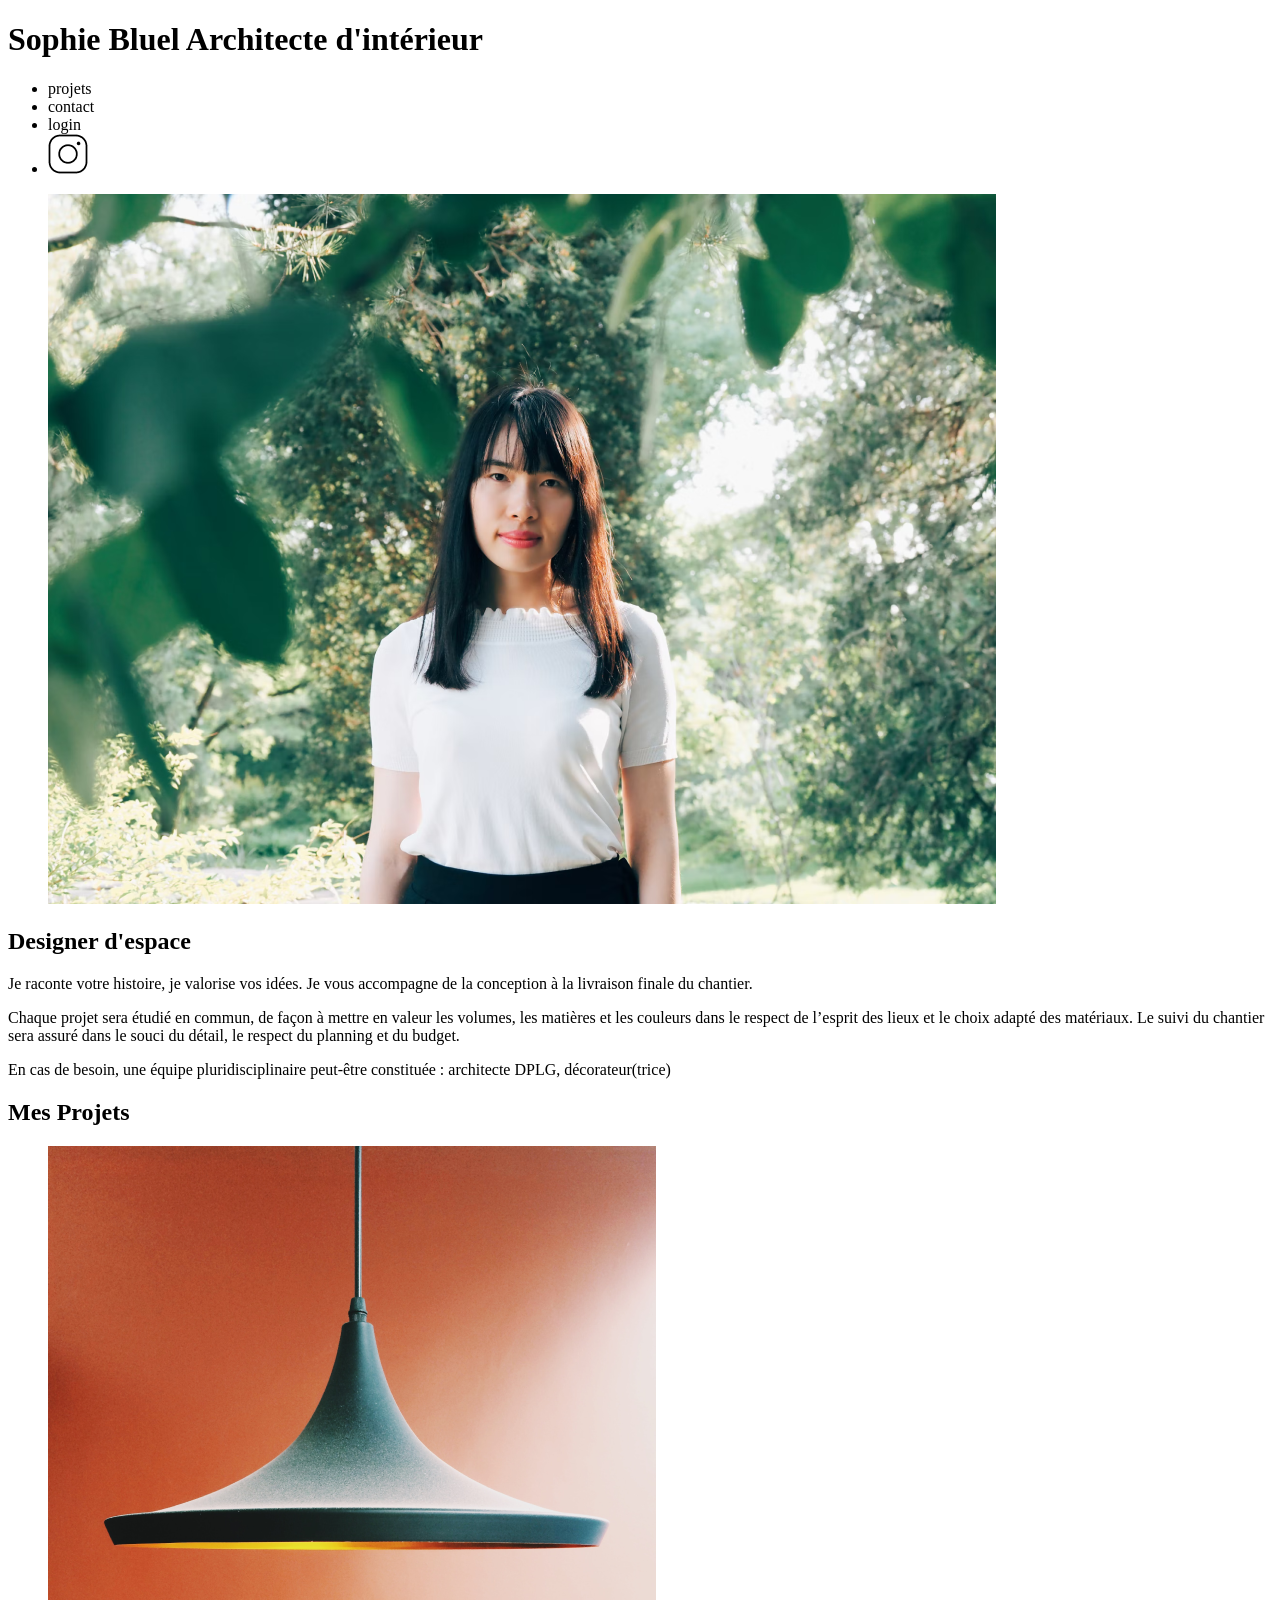
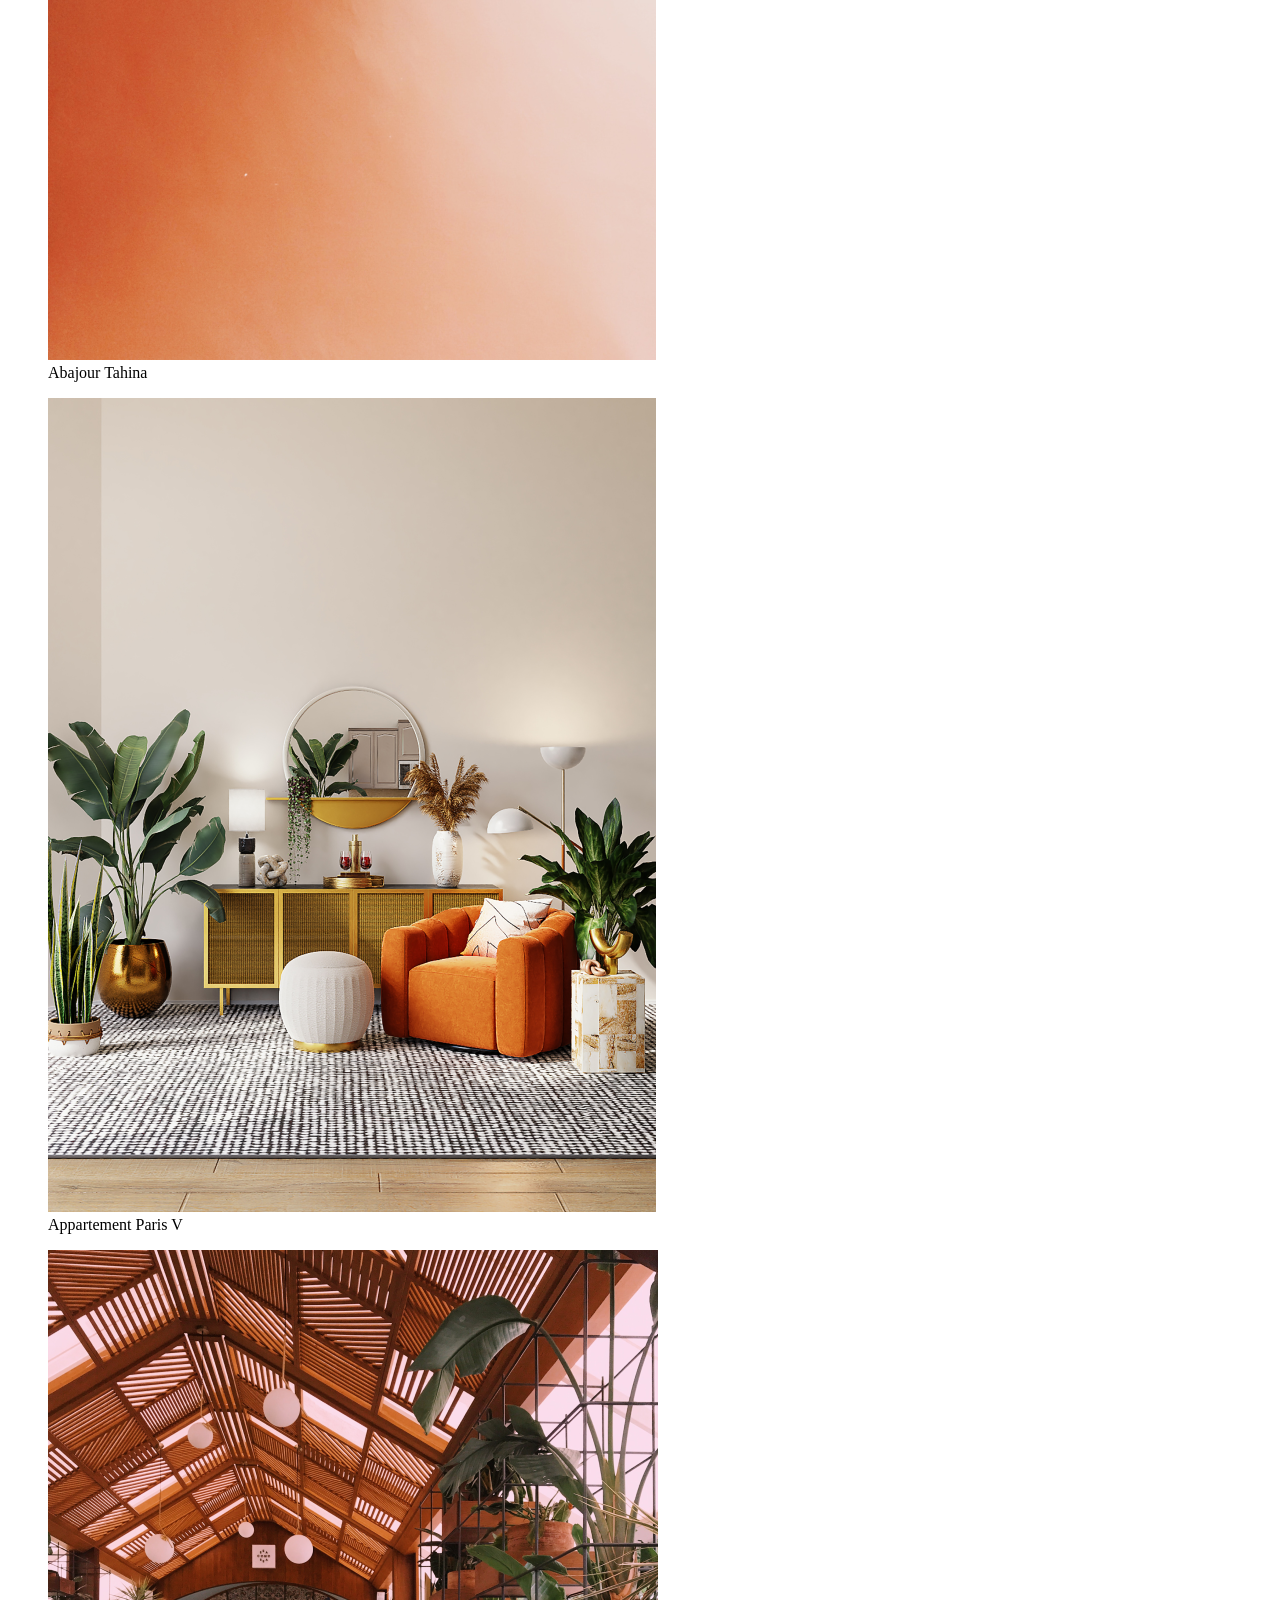
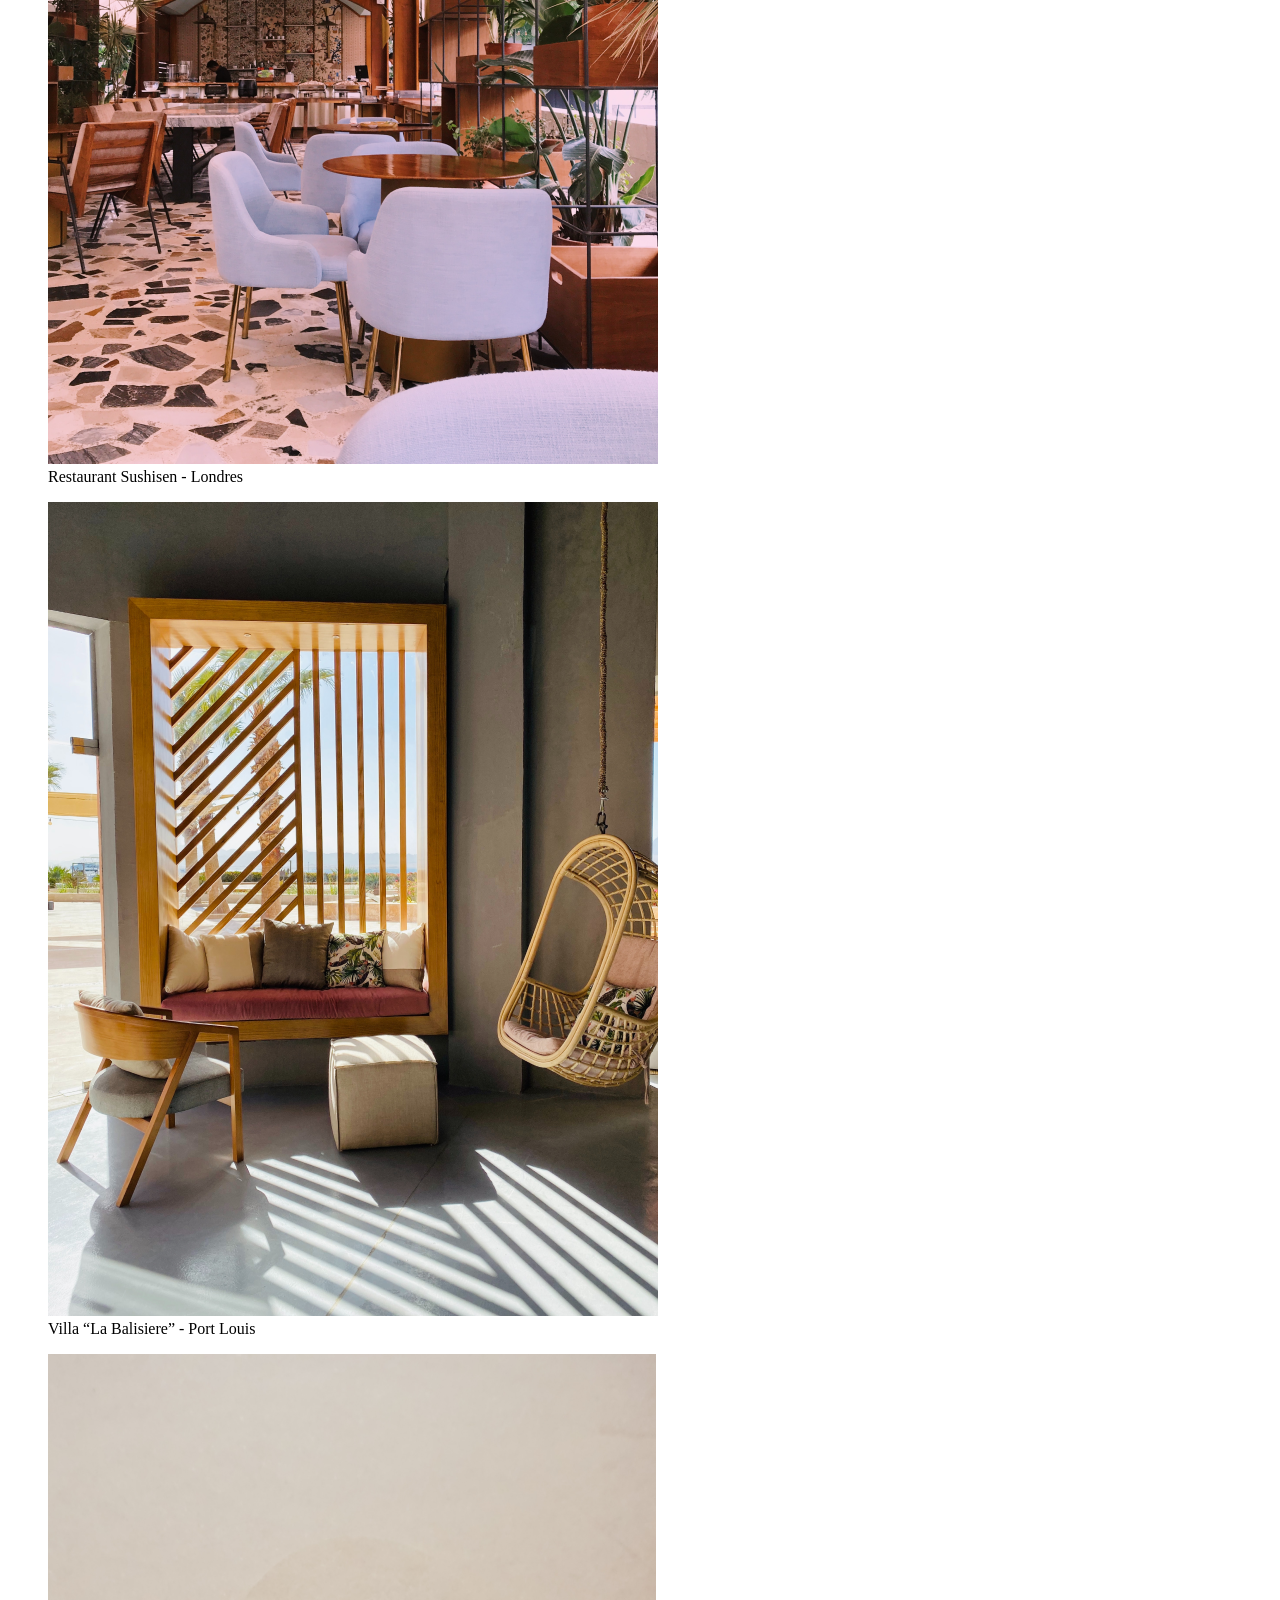
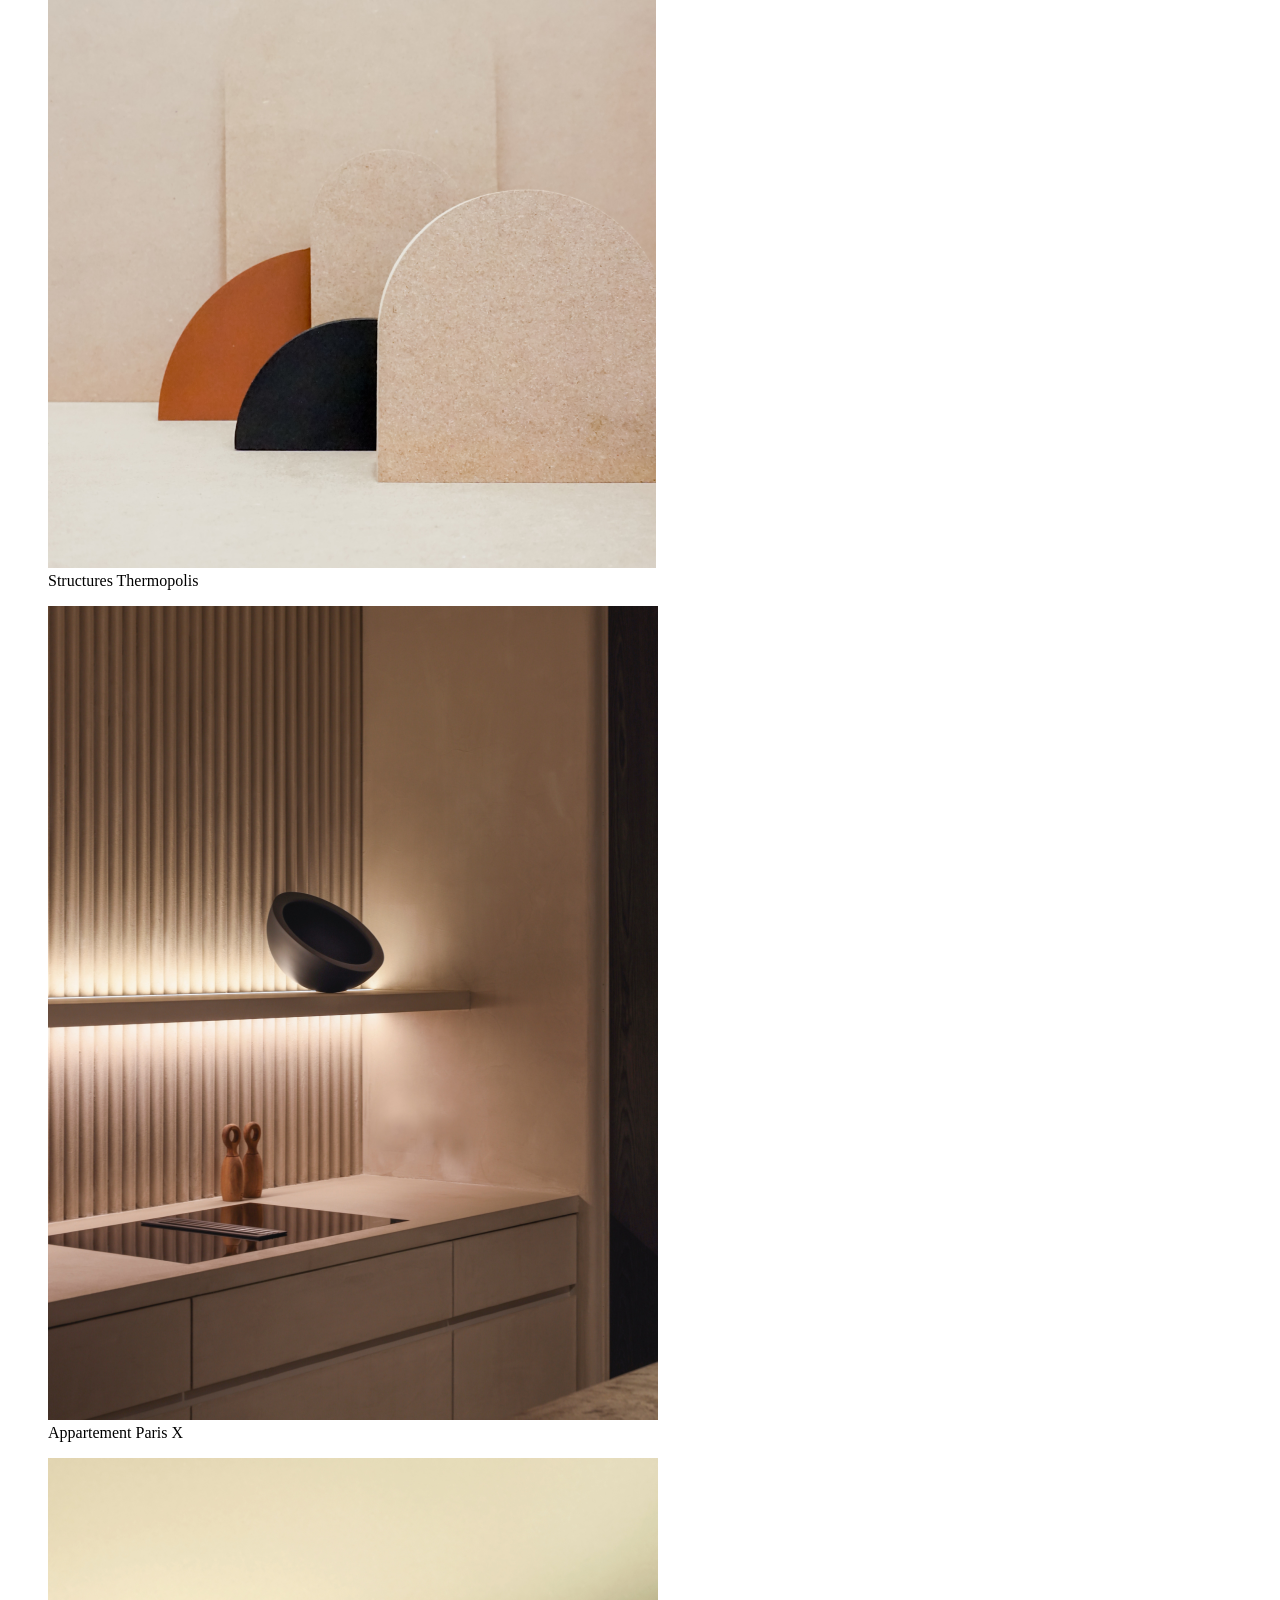
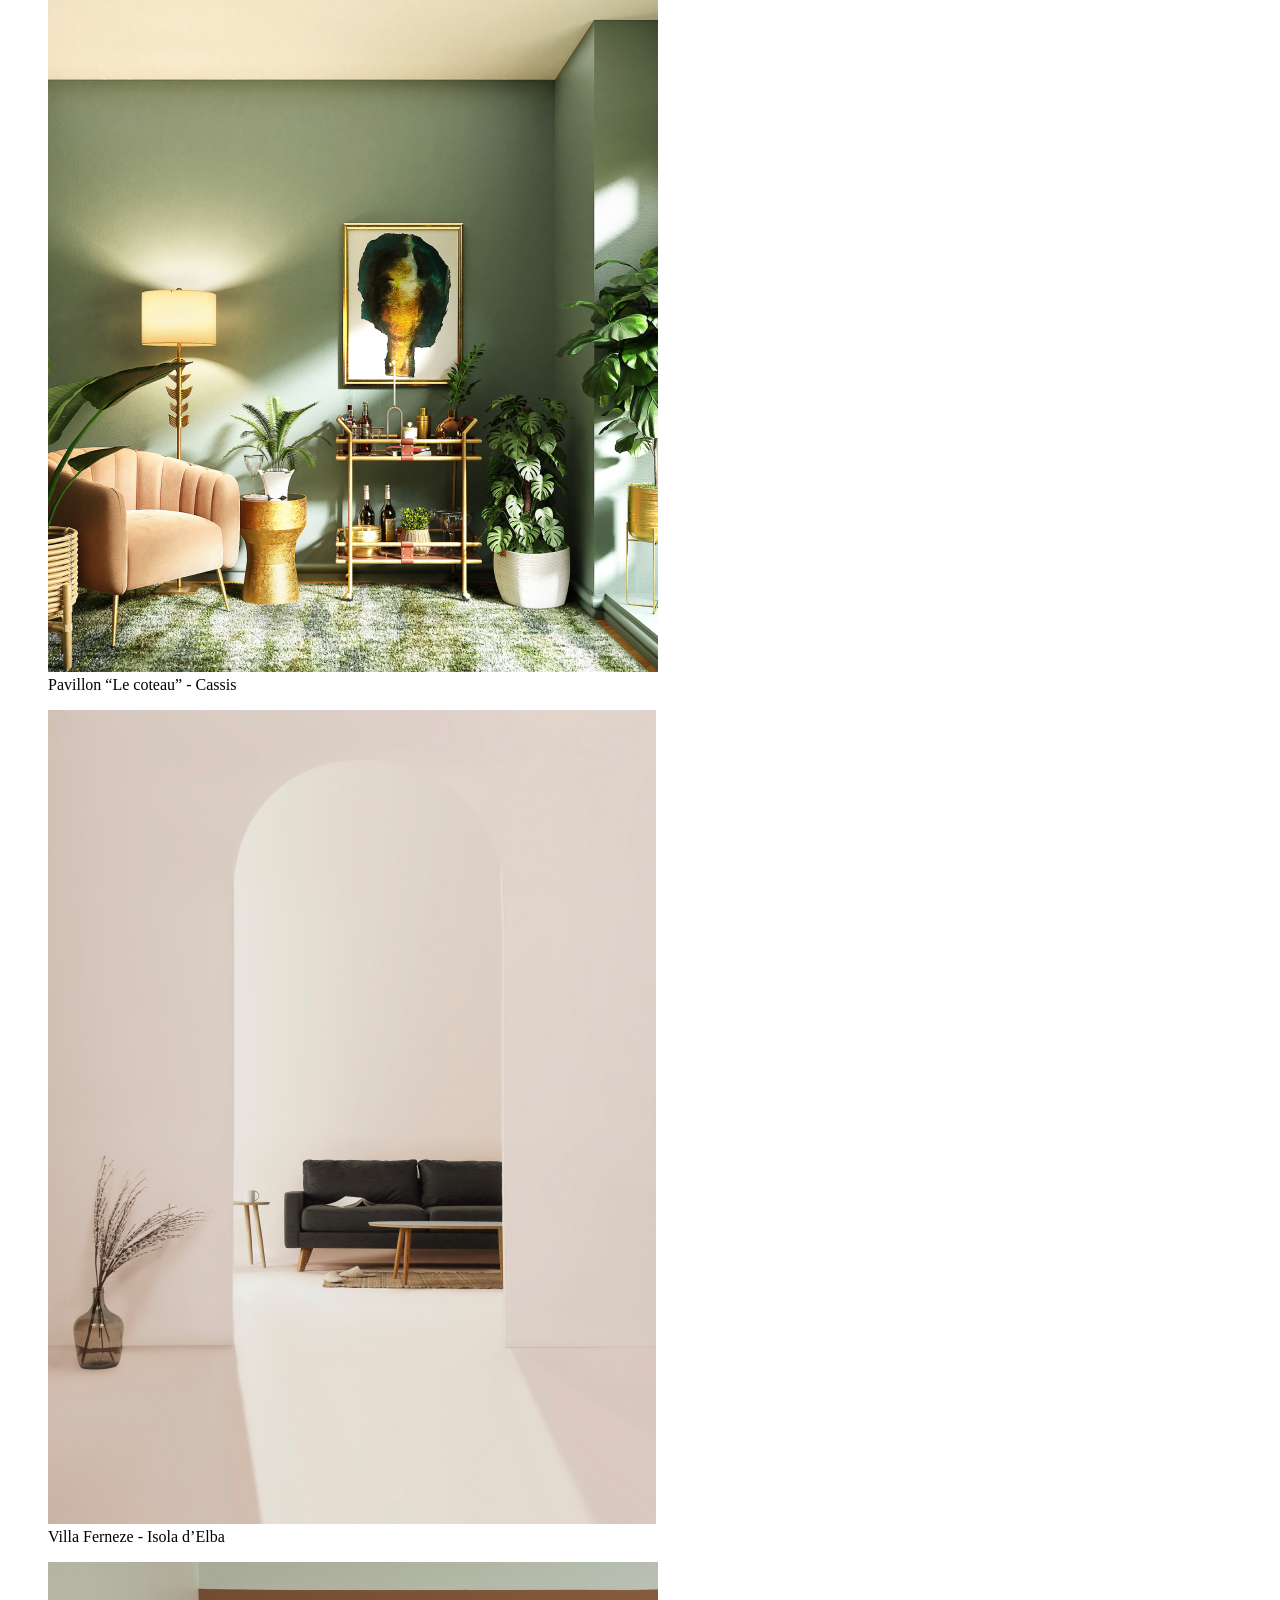
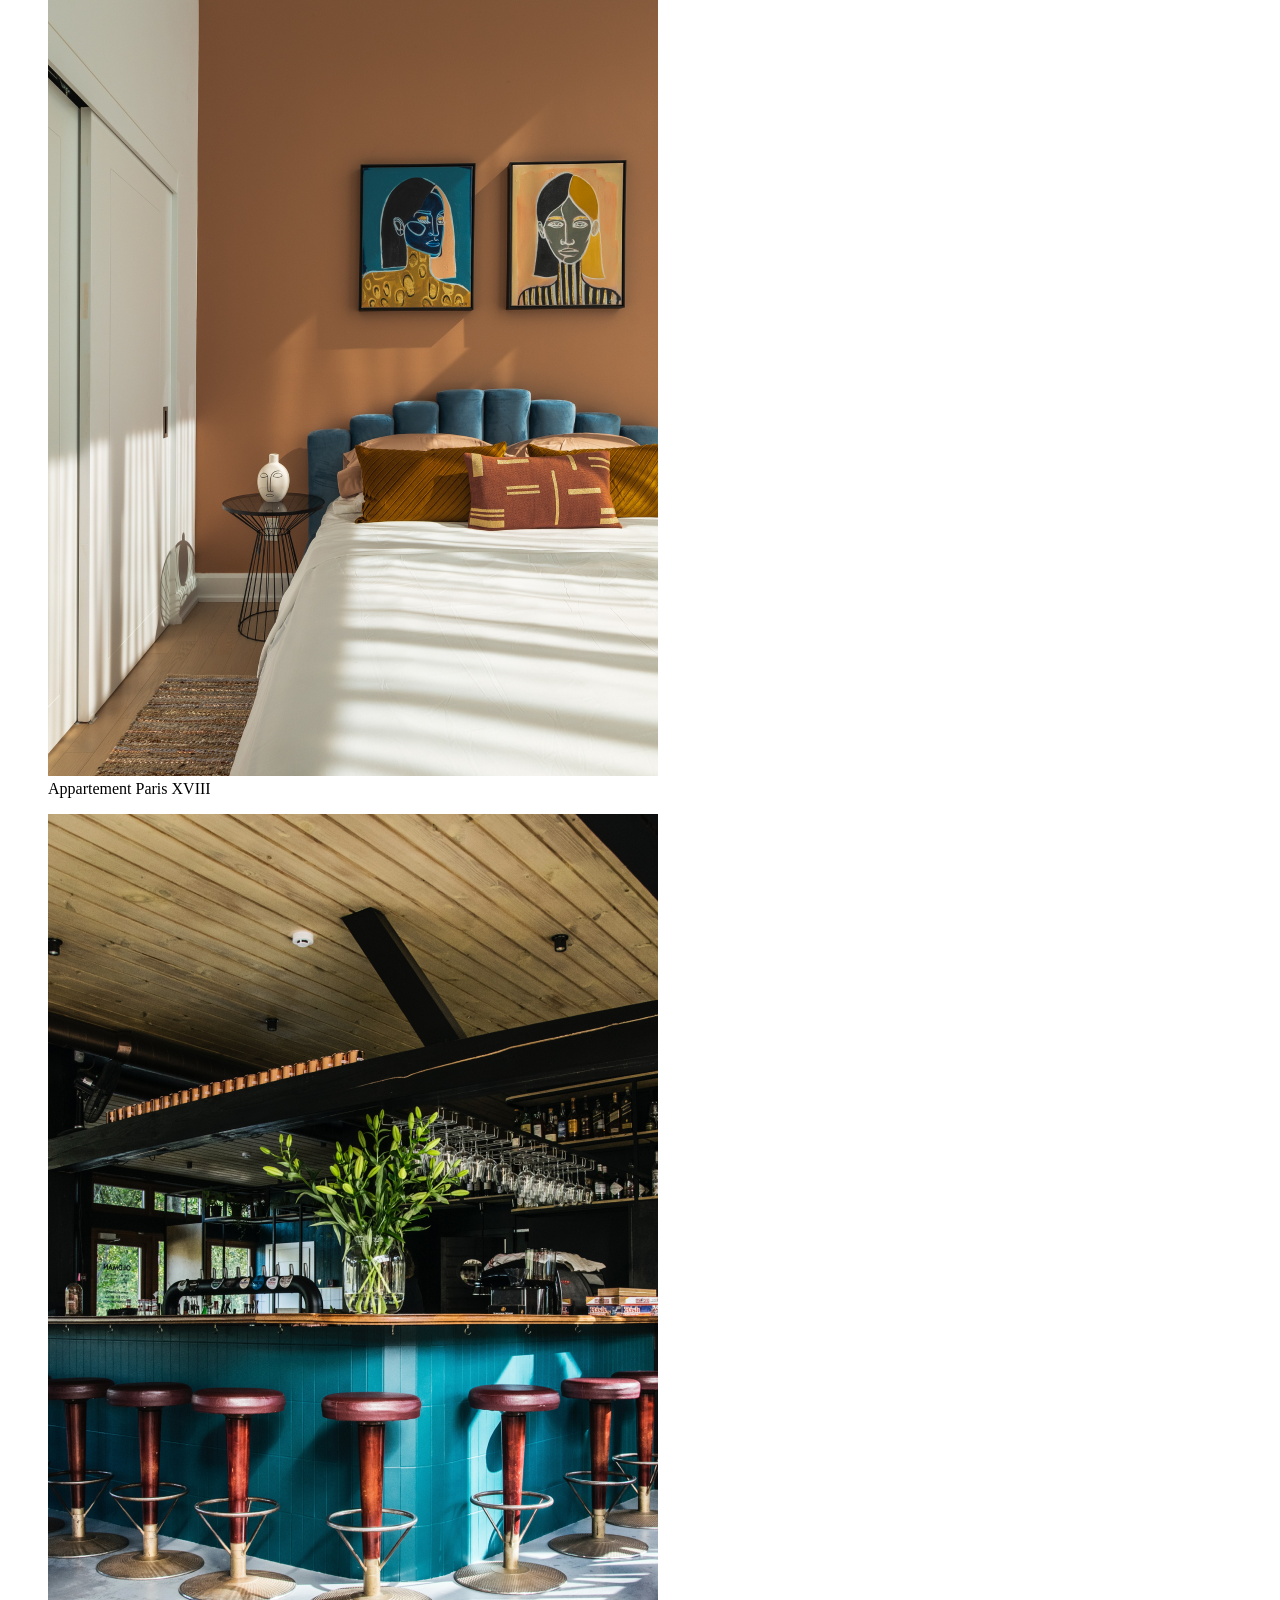
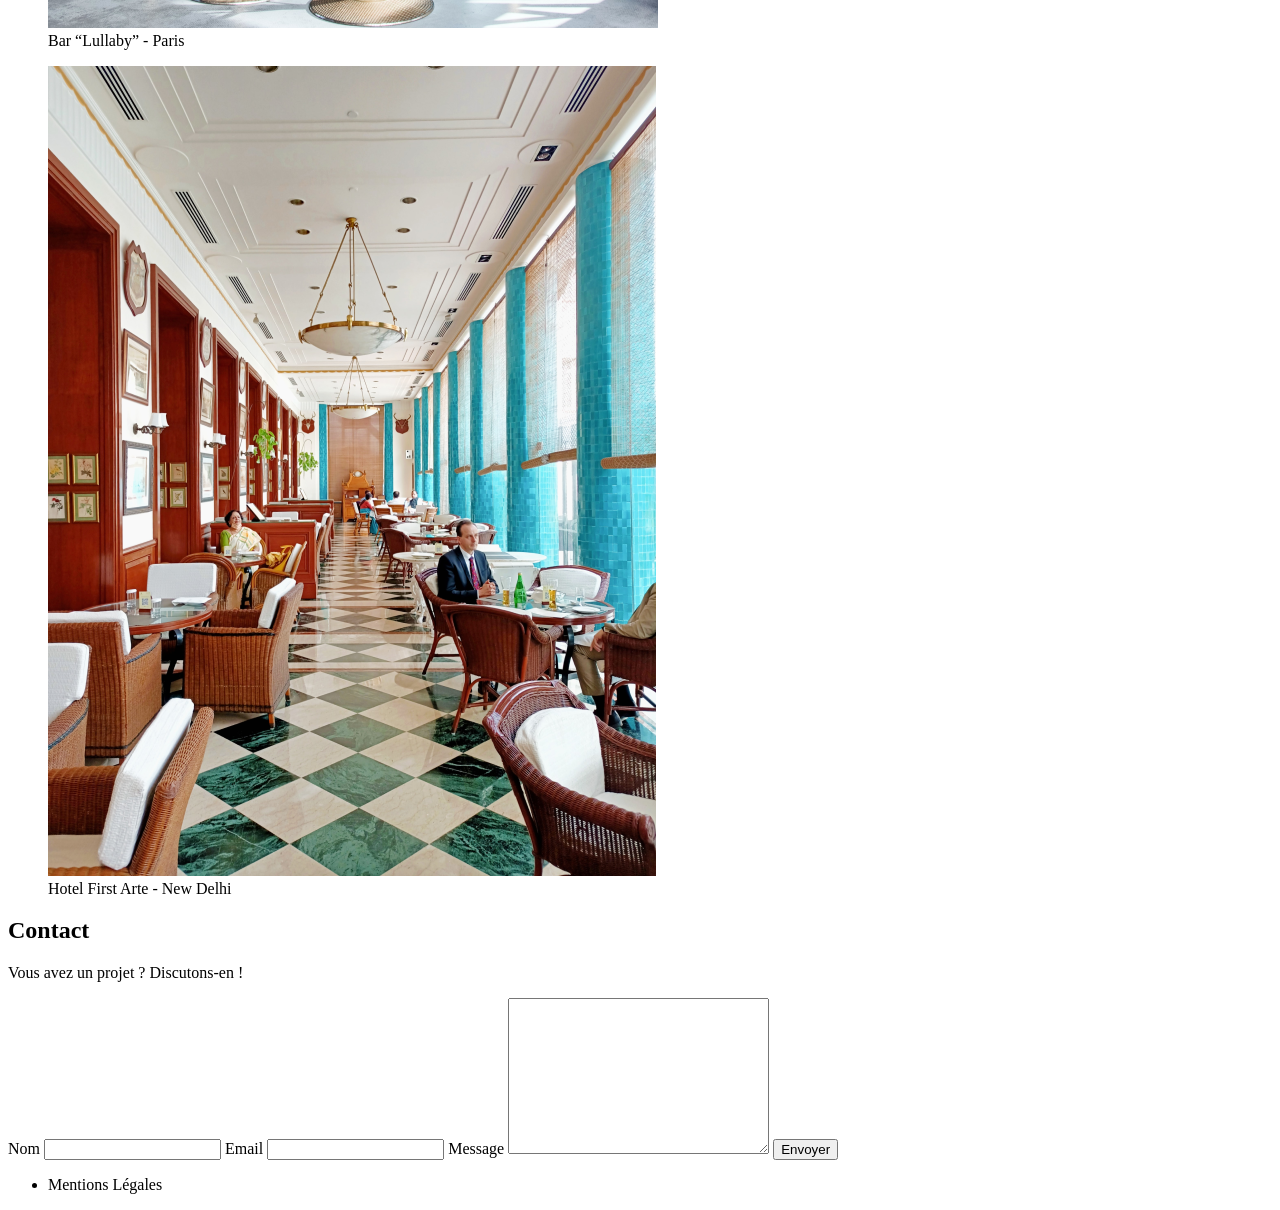
==== FrontEnd/index.html @ 6ade3af6 "Initial commit - Portfolio Sophie Bluel" ====
<!DOCTYPE html>
<html lang="fr">
<head>
	<meta charset="UTF-8">
	<title>Sophie Bluel - Architecte d'intérieur</title>
	<meta name="viewport" content="width=device-width, initial-scale=1.0">
	<link rel="preconnect" href="https://fonts.googleapis.com">
	<link rel="preconnect" href="https://fonts.gstatic.com" crossorigin>
	<link href="https://fonts.googleapis.com/css2?family=Syne:wght@700;800&family=Work+Sans&display=swap" rel="stylesheet">
	<meta name="description" content="">
	<link rel="stylesheet" href="./assets/style.css">
</head>
<body>
<header>
	<h1>Sophie Bluel <span>Architecte d'intérieur</span></h1>
	<nav>
		<ul>
			<li>projets</li>
			<li>contact</li>
			<li>login</li>
			<li><img src="./assets/icons/instagram.png" alt="Instagram"></li>
		</ul>
	</nav>
</header>
<main>
	<section id="introduction">
		<figure>
			<img src="./assets/images/sophie-bluel.png" alt="">
		</figure>
		<article>
			<h2>Designer d'espace</h2>
			<p>Je raconte votre histoire, je valorise vos idées. Je vous accompagne de la conception à la livraison finale du chantier.</p>
			<p>Chaque projet sera étudié en commun, de façon à mettre en valeur les volumes, les matières et les couleurs dans le respect de l’esprit des lieux et le choix adapté des matériaux. Le suivi du chantier sera assuré dans le souci du détail, le respect du planning et du budget.</p>
			<p>En cas de besoin, une équipe pluridisciplinaire peut-être constituée : architecte DPLG, décorateur(trice)</p>
		</article>
	</section>
	<section id="portfolio">
		<h2>Mes Projets</h2>
		<div class="filters"></div>
		<div class="gallery">
			<figure>
				<img src="assets/images/abajour-tahina.png" alt="Abajour Tahina">
				<figcaption>Abajour Tahina</figcaption>
			</figure>
			<figure>
				<img src="assets/images/appartement-paris-v.png" alt="Appartement Paris V">
				<figcaption>Appartement Paris V</figcaption>
			</figure>
			<figure>
				<img src="assets/images/restaurant-sushisen-londres.png" alt="Restaurant Sushisen - Londres">
				<figcaption>Restaurant Sushisen - Londres</figcaption>
			</figure>
			<figure>
				<img src="assets/images/la-balisiere.png" alt="Villa “La Balisiere” - Port Louis">
				<figcaption>Villa “La Balisiere” - Port Louis</figcaption>
			</figure>
			<figure>
				<img src="assets/images/structures-thermopolis.png" alt="Structures Thermopolis">
				<figcaption>Structures Thermopolis</figcaption>
			</figure>
			<figure>
				<img src="assets/images/appartement-paris-x.png" alt="Appartement Paris X">
				<figcaption>Appartement Paris X</figcaption>
			</figure>
			<figure>
				<img src="assets/images/le-coteau-cassis.png" alt="Pavillon “Le coteau” - Cassis">
				<figcaption>Pavillon “Le coteau” - Cassis</figcaption>
			</figure>
			<figure>
				<img src="assets/images/villa-ferneze.png" alt="Villa Ferneze - Isola d’Elba">
				<figcaption>Villa Ferneze - Isola d’Elba</figcaption>
			</figure>
			<figure>
				<img src="assets/images/appartement-paris-xviii.png" alt="Appartement Paris XVIII">
				<figcaption>Appartement Paris XVIII</figcaption>
			</figure>
			<figure>
				<img src="assets/images/bar-lullaby-paris.png" alt="Bar “Lullaby” - Paris">
				<figcaption>Bar “Lullaby” - Paris</figcaption>
			</figure>
			<figure>
				<img src="assets/images/hotel-first-arte-new-delhi.png" alt="Hotel First Arte - New Delhi">
				<figcaption>Hotel First Arte - New Delhi</figcaption>
			</figure>
		</div>
	</section>
	<section id="contact">
		<h2>Contact</h2>
		<p>Vous avez un projet ? Discutons-en !</p>
		<form action="#" method="post">
			<label for="name">Nom</label>
			<input type="text" name="name" id="name">
			<label for="email">Email</label>
			<input type="email" name="email" id="email">
			<label for="message">Message</label>
			<textarea name="message" id="message" cols="30" rows="10"></textarea>
			<input type="submit" value="Envoyer">
		</form>
	</section>
</main>

<footer>
	<nav>
		<ul>
			<li>Mentions Légales</li>
		</ul>
	</nav>
</footer>
<script src="./assets/script.js"></script>
</body>
</html>
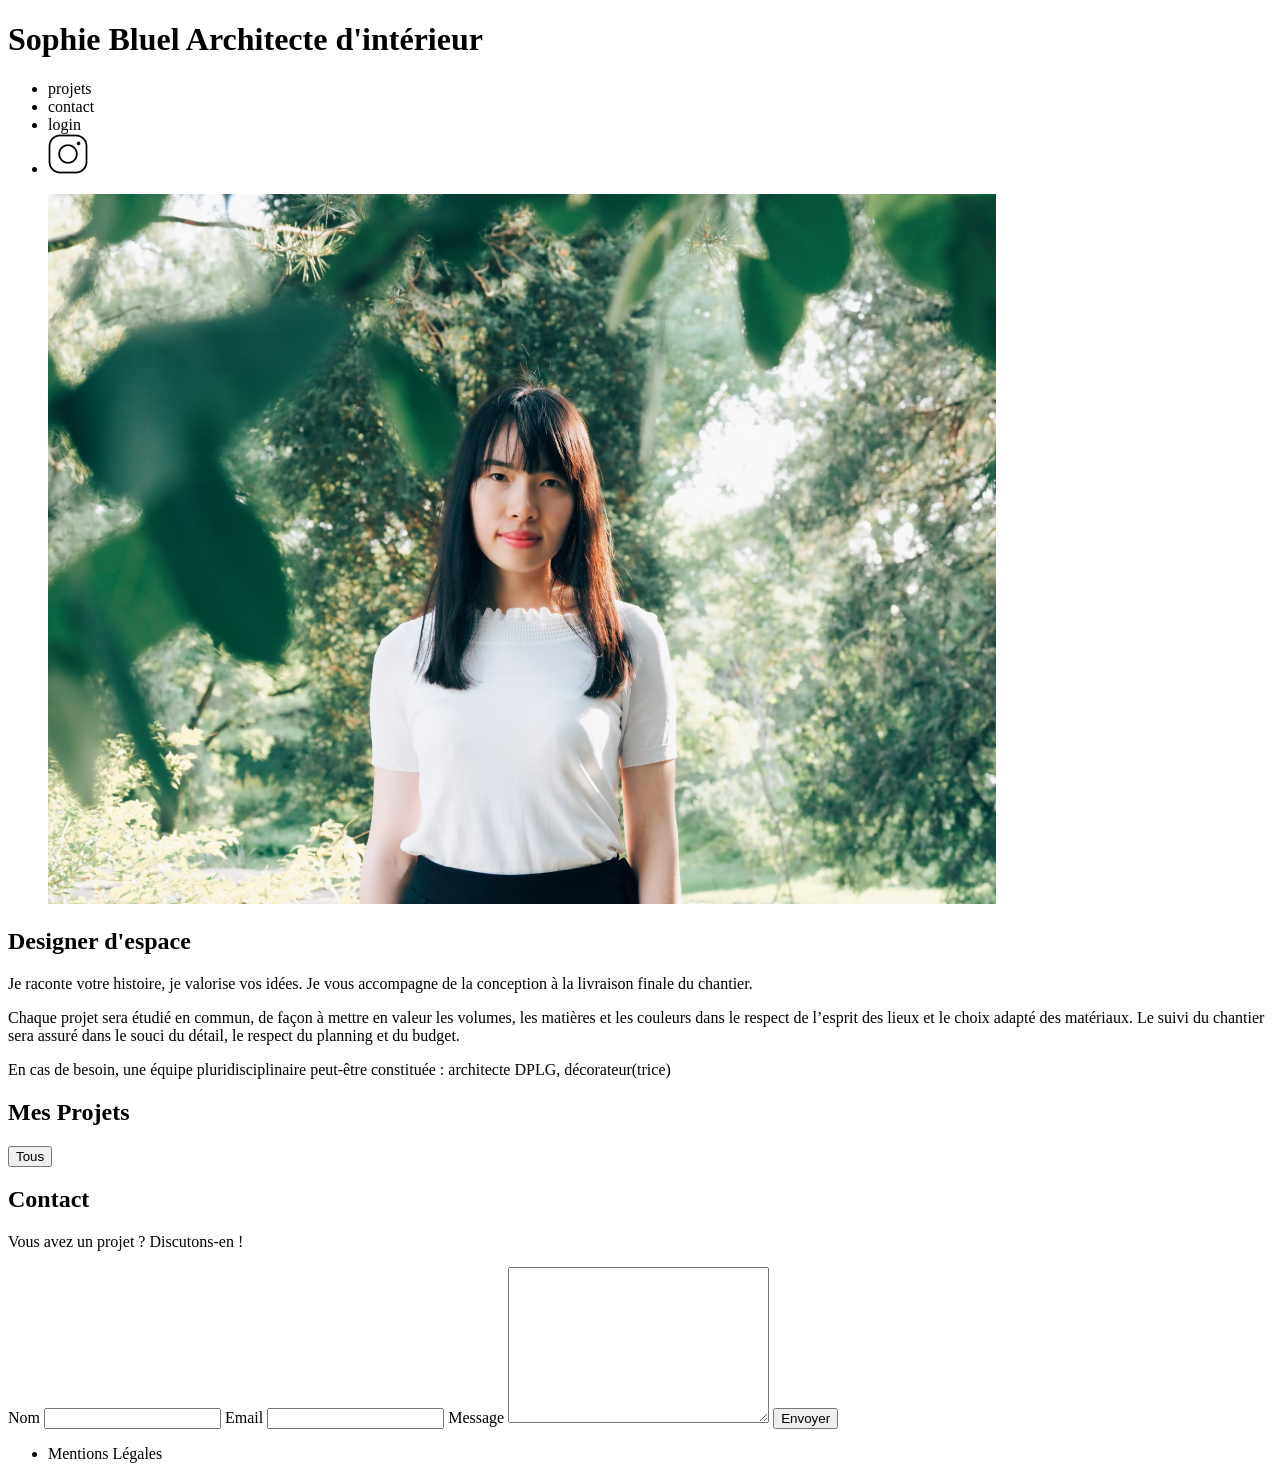
==== commit 1a9a9890: "Initial commit - Portfolio Sophie Bluel avec corrections" ====
--- a/FrontEnd/index.html
+++ b/FrontEnd/index.html
@@ -1,111 +1,165 @@
-<!DOCTYPE html>
+<!doctype html>
 <html lang="fr">
-<head>
-	<meta charset="UTF-8">
-	<title>Sophie Bluel - Architecte d'intérieur</title>
-	<meta name="viewport" content="width=device-width, initial-scale=1.0">
-	<link rel="preconnect" href="https://fonts.googleapis.com">
-	<link rel="preconnect" href="https://fonts.gstatic.com" crossorigin>
-	<link href="https://fonts.googleapis.com/css2?family=Syne:wght@700;800&family=Work+Sans&display=swap" rel="stylesheet">
-	<meta name="description" content="">
-	<link rel="stylesheet" href="./assets/style.css">
-</head>
-<body>
-<header>
-	<h1>Sophie Bluel <span>Architecte d'intérieur</span></h1>
-	<nav>
-		<ul>
-			<li>projets</li>
-			<li>contact</li>
-			<li>login</li>
-			<li><img src="./assets/icons/instagram.png" alt="Instagram"></li>
-		</ul>
-	</nav>
-</header>
-<main>
-	<section id="introduction">
-		<figure>
-			<img src="./assets/images/sophie-bluel.png" alt="">
-		</figure>
-		<article>
-			<h2>Designer d'espace</h2>
-			<p>Je raconte votre histoire, je valorise vos idées. Je vous accompagne de la conception à la livraison finale du chantier.</p>
-			<p>Chaque projet sera étudié en commun, de façon à mettre en valeur les volumes, les matières et les couleurs dans le respect de l’esprit des lieux et le choix adapté des matériaux. Le suivi du chantier sera assuré dans le souci du détail, le respect du planning et du budget.</p>
-			<p>En cas de besoin, une équipe pluridisciplinaire peut-être constituée : architecte DPLG, décorateur(trice)</p>
-		</article>
-	</section>
-	<section id="portfolio">
-		<h2>Mes Projets</h2>
-		<div class="filters"></div>
-		<div class="gallery">
-			<figure>
-				<img src="assets/images/abajour-tahina.png" alt="Abajour Tahina">
-				<figcaption>Abajour Tahina</figcaption>
-			</figure>
-			<figure>
-				<img src="assets/images/appartement-paris-v.png" alt="Appartement Paris V">
-				<figcaption>Appartement Paris V</figcaption>
-			</figure>
-			<figure>
-				<img src="assets/images/restaurant-sushisen-londres.png" alt="Restaurant Sushisen - Londres">
-				<figcaption>Restaurant Sushisen - Londres</figcaption>
-			</figure>
-			<figure>
-				<img src="assets/images/la-balisiere.png" alt="Villa “La Balisiere” - Port Louis">
-				<figcaption>Villa “La Balisiere” - Port Louis</figcaption>
-			</figure>
-			<figure>
-				<img src="assets/images/structures-thermopolis.png" alt="Structures Thermopolis">
-				<figcaption>Structures Thermopolis</figcaption>
-			</figure>
-			<figure>
-				<img src="assets/images/appartement-paris-x.png" alt="Appartement Paris X">
-				<figcaption>Appartement Paris X</figcaption>
-			</figure>
-			<figure>
-				<img src="assets/images/le-coteau-cassis.png" alt="Pavillon “Le coteau” - Cassis">
-				<figcaption>Pavillon “Le coteau” - Cassis</figcaption>
-			</figure>
-			<figure>
-				<img src="assets/images/villa-ferneze.png" alt="Villa Ferneze - Isola d’Elba">
-				<figcaption>Villa Ferneze - Isola d’Elba</figcaption>
-			</figure>
-			<figure>
-				<img src="assets/images/appartement-paris-xviii.png" alt="Appartement Paris XVIII">
-				<figcaption>Appartement Paris XVIII</figcaption>
-			</figure>
-			<figure>
-				<img src="assets/images/bar-lullaby-paris.png" alt="Bar “Lullaby” - Paris">
-				<figcaption>Bar “Lullaby” - Paris</figcaption>
-			</figure>
-			<figure>
-				<img src="assets/images/hotel-first-arte-new-delhi.png" alt="Hotel First Arte - New Delhi">
-				<figcaption>Hotel First Arte - New Delhi</figcaption>
-			</figure>
-		</div>
-	</section>
-	<section id="contact">
-		<h2>Contact</h2>
-		<p>Vous avez un projet ? Discutons-en !</p>
-		<form action="#" method="post">
-			<label for="name">Nom</label>
-			<input type="text" name="name" id="name">
-			<label for="email">Email</label>
-			<input type="email" name="email" id="email">
-			<label for="message">Message</label>
-			<textarea name="message" id="message" cols="30" rows="10"></textarea>
-			<input type="submit" value="Envoyer">
-		</form>
-	</section>
-</main>
+  <head>
+    <meta charset="UTF-8" />
+    <title>Sophie Bluel - Architecte d'intérieur</title>
+    <meta name="viewport" content="width=device-width, initial-scale=1.0" />
+    <link rel="preconnect" href="https://fonts.googleapis.com" />
+    <link rel="preconnect" href="https://fonts.gstatic.com" crossorigin />
+    <link
+      href="https://fonts.googleapis.com/css2?family=Syne:wght@700;800&family=Work+Sans&display=swap"
+      rel="stylesheet"
+    />
+    <meta name="description" content="" />
+    <link rel="stylesheet" href="./assets/style.css" />
+  </head>
+  <body>
+    <header>
+      <h1>Sophie Bluel <span>Architecte d'intérieur</span></h1>
+      <nav>
+        <ul>
+          <li>projets</li>
+          <li>contact</li>
+          <li>login</li>
+          <li><img src="./assets/icons/instagram.png" alt="Instagram" /></li>
+        </ul>
+      </nav>
+    </header>
+    <main>
+      <section id="introduction">
+        <figure>
+          <img src="./assets/images/sophie-bluel.png" alt="" />
+        </figure>
+        <article>
+          <h2>Designer d'espace</h2>
+          <p>
+            Je raconte votre histoire, je valorise vos idées. Je vous accompagne
+            de la conception à la livraison finale du chantier.
+          </p>
+          <p>
+            Chaque projet sera étudié en commun, de façon à mettre en valeur les
+            volumes, les matières et les couleurs dans le respect de l’esprit
+            des lieux et le choix adapté des matériaux. Le suivi du chantier
+            sera assuré dans le souci du détail, le respect du planning et du
+            budget.
+          </p>
+          <p>
+            En cas de besoin, une équipe pluridisciplinaire peut-être constituée
+            : architecte DPLG, décorateur(trice)
+          </p>
+        </article>
+      </section>
+      <section id="portfolio">
+        <h2>Mes Projets</h2>
+        <div class="filters">
+          <!-- <button class="filter-btn active" data-filter="all">Tous</button>
+          <button class="filter-btn" data-filter="residential">Objets</button>
+          <button class="filter-btn" data-filter="commercial">
+            Appartements
+          </button>
+          <button class="filter-btn" data-filter="hospitality">
+            Hôtels et restaurants
+          </button> -->
+        </div>
+        <div class="gallery">
+          <!-- <figure>
+            <img src="assets/images/abajour-tahina.png" alt="Abajour Tahina" />
+            <figcaption>Abajour Tahina</figcaption>
+          </figure>
+          <figure>
+            <img
+              src="assets/images/appartement-paris-v.png"
+              alt="Appartement Paris V"
+            />
+            <figcaption>Appartement Paris V</figcaption>
+          </figure>
+          <figure>
+            <img
+              src="assets/images/restaurant-sushisen-londres.png"
+              alt="Restaurant Sushisen - Londres"
+            />
+            <figcaption>Restaurant Sushisen - Londres</figcaption>
+          </figure>
+          <figure>
+            <img
+              src="assets/images/la-balisiere.png"
+              alt="Villa “La Balisiere” - Port Louis"
+            />
+            <figcaption>Villa “La Balisiere” - Port Louis</figcaption>
+          </figure>
+          <figure>
+            <img
+              src="assets/images/structures-thermopolis.png"
+              alt="Structures Thermopolis"
+            />
+            <figcaption>Structures Thermopolis</figcaption>
+          </figure>
+          <figure>
+            <img
+              src="assets/images/appartement-paris-x.png"
+              alt="Appartement Paris X"
+            />
+            <figcaption>Appartement Paris X</figcaption>
+          </figure>
+          <figure>
+            <img
+              src="assets/images/le-coteau-cassis.png"
+              alt="Pavillon “Le coteau” - Cassis"
+            />
+            <figcaption>Pavillon “Le coteau” - Cassis</figcaption>
+          </figure>
+          <figure>
+            <img
+              src="assets/images/villa-ferneze.png"
+              alt="Villa Ferneze - Isola d’Elba"
+            />
+            <figcaption>Villa Ferneze - Isola d’Elba</figcaption>
+          </figure>
+          <figure>
+            <img
+              src="assets/images/appartement-paris-xviii.png"
+              alt="Appartement Paris XVIII"
+            />
+            <figcaption>Appartement Paris XVIII</figcaption>
+          </figure>
+          <figure>
+            <img
+              src="assets/images/bar-lullaby-paris.png"
+              alt="Bar “Lullaby” - Paris"
+            />
+            <figcaption>Bar “Lullaby” - Paris</figcaption>
+          </figure>
+          <figure>
+            <img
+              src="assets/images/hotel-first-arte-new-delhi.png"
+              alt="Hotel First Arte - New Delhi"
+            />
+            <figcaption>Hotel First Arte - New Delhi</figcaption>
+          </figure> -->
+        </div>
+      </section>
+      <section id="contact">
+        <h2>Contact</h2>
+        <p>Vous avez un projet ? Discutons-en !</p>
+        <form action="#" method="post">
+          <label for="name">Nom</label>
+          <input type="text" name="name" id="name" />
+          <label for="email">Email</label>
+          <input type="email" name="email" id="email" />
+          <label for="message">Message</label>
+          <textarea name="message" id="message" cols="30" rows="10"></textarea>
+          <input type="submit" value="Envoyer" />
+        </form>
+      </section>
+    </main>
 
-<footer>
-	<nav>
-		<ul>
-			<li>Mentions Légales</li>
-		</ul>
-	</nav>
-</footer>
-<script src="./assets/script.js"></script>
-</body>
+    <footer>
+      <nav>
+        <ul>
+          <li>Mentions Légales</li>
+        </ul>
+      </nav>
+    </footer>
+    <script src="./script.js"></script>
+  </body>
 </html>
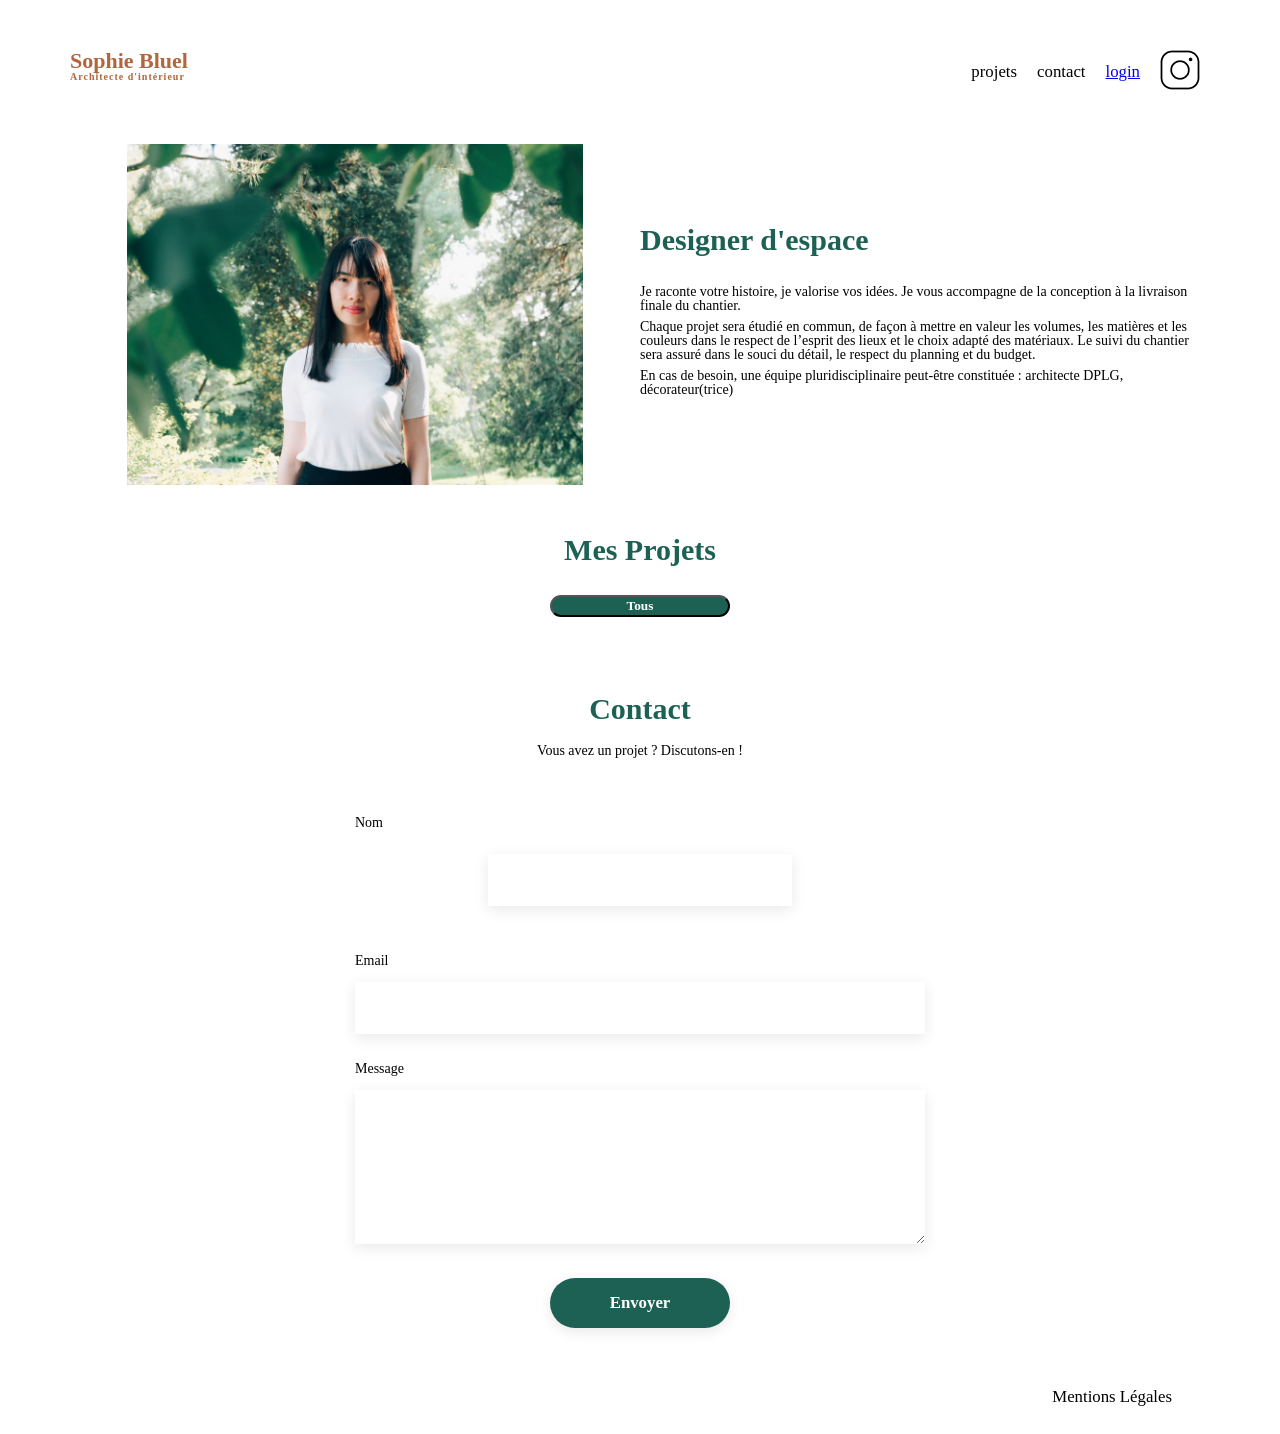
==== commit c358a788: "Ajout de la page de connexion et mise à jour du frontend" ====
--- a/FrontEnd/index.html
+++ b/FrontEnd/index.html
@@ -20,7 +20,7 @@
         <ul>
           <li>projets</li>
           <li>contact</li>
-          <li>login</li>
+          <li><a href="login.html">login</a></li>
           <li><img src="./assets/icons/instagram.png" alt="Instagram" /></li>
         </ul>
       </nav>
--- a/FrontEnd/assets/style.css
+++ b/FrontEnd/assets/style.css
@@ -0,0 +1,310 @@
+/* http://meyerweb.com/eric/tools/css/reset/
+   v2.0 | 20110126
+   License: none (public domain)
+*/
+
+html,
+body,
+div,
+span,
+applet,
+object,
+iframe,
+h1,
+h2,
+h3,
+h4,
+h5,
+h6,
+p,
+blockquote,
+pre,
+a,
+abbr,
+acronym,
+address,
+big,
+cite,
+code,
+del,
+dfn,
+em,
+img,
+ins,
+kbd,
+q,
+s,
+samp,
+small,
+strike,
+strong,
+sub,
+sup,
+tt,
+var,
+b,
+u,
+i,
+center,
+dl,
+dt,
+dd,
+ol,
+ul,
+li,
+fieldset,
+form,
+label,
+legend,
+table,
+caption,
+tbody,
+tfoot,
+thead,
+tr,
+th,
+td,
+article,
+aside,
+canvas,
+details,
+embed,
+figure,
+figcaption,
+footer,
+header,
+hgroup,
+menu,
+nav,
+output,
+ruby,
+section,
+summary,
+time,
+mark,
+audio,
+video {
+  margin: 0;
+  padding: 0;
+  border: 0;
+  font-size: 100%;
+  font: inherit;
+  vertical-align: baseline;
+}
+/* HTML5 display-role reset for older browsers */
+article,
+aside,
+details,
+figcaption,
+figure,
+footer,
+header,
+hgroup,
+menu,
+nav,
+section {
+  display: block;
+}
+body {
+  line-height: 1;
+}
+ol,
+ul {
+  list-style: none;
+}
+blockquote,
+q {
+  quotes: none;
+}
+blockquote:before,
+blockquote:after,
+q:before,
+q:after {
+  content: "";
+  content: none;
+}
+table {
+  border-collapse: collapse;
+  border-spacing: 0;
+}
+/** end reset css**/
+body {
+  max-width: 1140px;
+  margin: auto;
+  font-family: "Work Sans";
+  font-size: 14px;
+}
+header {
+  display: flex;
+  justify-content: space-between;
+  margin: 50px 0;
+}
+section {
+  margin: 50px 0;
+}
+
+h1 {
+  display: flex;
+  flex-direction: column;
+  font-family: "Syne";
+  font-size: 22px;
+  font-weight: 800;
+  color: #b1663c;
+}
+
+h1 > span {
+  font-family: "Work Sans";
+  font-size: 10px;
+  letter-spacing: 0.1em;
+}
+
+h2 {
+  font-family: "Syne";
+  font-weight: 700;
+  font-size: 30px;
+  color: #1d6154;
+}
+nav ul {
+  display: flex;
+  align-items: center;
+  list-style-type: none;
+}
+nav li {
+  padding: 0 10px;
+  font-size: 1.2em;
+}
+
+li:hover {
+  color: #b1663c;
+}
+#introduction {
+  display: flex;
+  align-items: center;
+}
+#introduction figure {
+  flex: 1;
+}
+#introduction img {
+  display: block;
+  margin: auto;
+  width: 80%;
+}
+
+#introduction article {
+  flex: 1;
+}
+#introduction h2 {
+  margin-bottom: 1em;
+}
+
+#introduction p {
+  margin-bottom: 0.5em;
+}
+#portfolio h2 {
+  text-align: center;
+  margin-bottom: 1em;
+}
+.gallery {
+  width: 100%;
+  display: grid;
+  grid-template-columns: 1fr 1fr 1fr;
+  grid-column-gap: 20px;
+  grid-row-gap: 20px;
+}
+
+.gallery img {
+  width: 100%;
+}
+#contact {
+  width: 50%;
+  margin: auto;
+}
+#contact > * {
+  text-align: center;
+}
+#contact h2 {
+  margin-bottom: 20px;
+}
+#contact form {
+  text-align: left;
+  margin-top: 30px;
+  display: flex;
+  flex-direction: column;
+}
+
+#contact input {
+  height: 50px;
+  font-size: 1.2em;
+  border: none;
+  box-shadow: 0px 4px 14px rgba(0, 0, 0, 0.09);
+}
+#contact label {
+  margin: 2em 0 1em 0;
+}
+#contact textarea {
+  border: none;
+  box-shadow: 0px 4px 14px rgba(0, 0, 0, 0.09);
+}
+
+input[type="submit"] {
+  font-family: "Syne";
+  font-weight: 700;
+  color: white;
+  background-color: #1d6154;
+  margin: 2em auto;
+  width: 180px;
+  text-align: center;
+  border-radius: 60px;
+}
+
+footer nav ul {
+  display: flex;
+  justify-content: flex-end;
+  margin: 2em;
+}
+
+.login-title {
+  color: #1d6154;
+  text-align: center;
+  font-family: Syne;
+  font-size: 30px;
+  font-style: normal;
+  font-weight: 700;
+  line-height: normal;
+  margin-top: 160px;
+}
+
+input[type="text"],
+input[type="password"] {
+  display: block;
+  margin: 10px auto 20px auto;
+  width: 300px;
+  height: 50px;
+  font-size: 1.2em;
+  border: none;
+  box-shadow: 0px 4px 14px rgba(160, 94, 94, 0.904);
+}	
+
+button {
+  font-family: "Syne";
+  font-weight: 700;
+  color: white;
+  background-color: #1d6154;
+  margin: 2em auto;
+  width: 180px;
+  text-align: center;
+  border-radius: 60px;
+  display: block;
+}	
+
+.loading label {
+  width: 300px;
+  margin: 0 auto;
+  display: block;
+}
+
+b {
+  color: #4d5e10;
+  display: block;
+  text-align: left;
+}
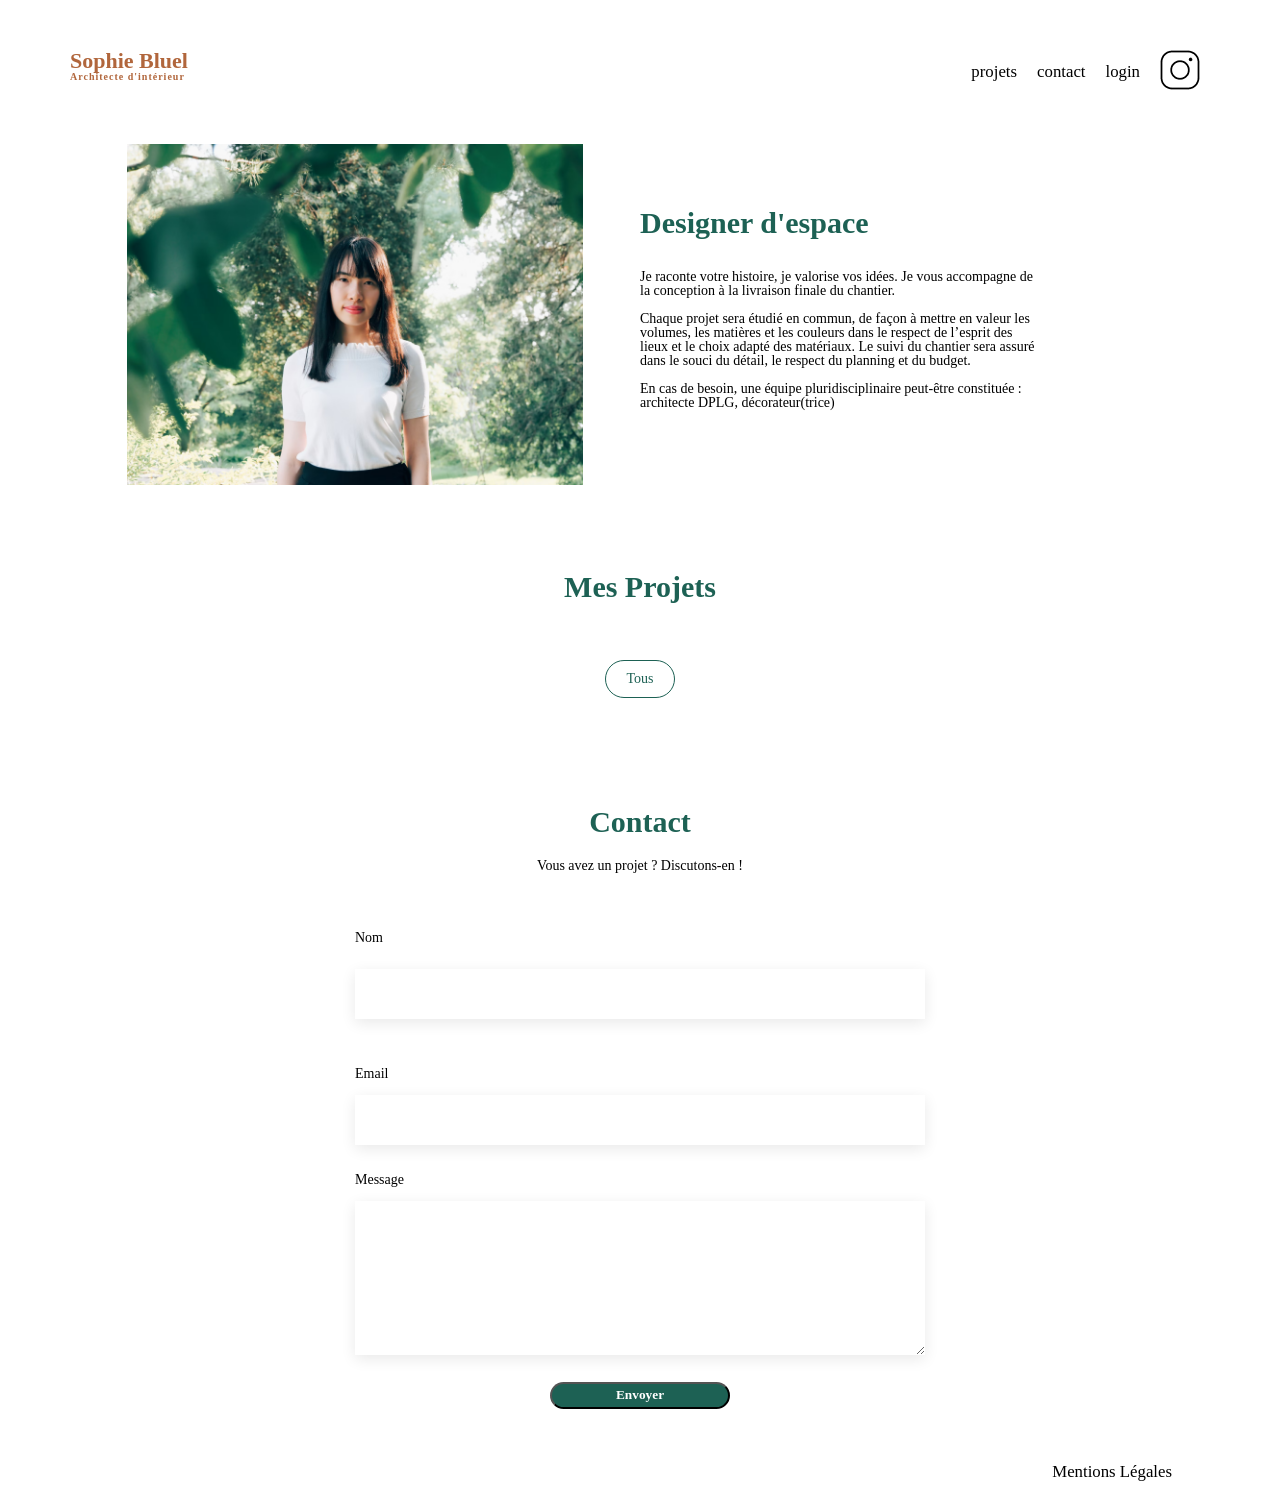
==== commit defcbc89: "fix: Correction erreur de syntaxe JavaScript - accolade manquante dans logout listener" ====
--- a/FrontEnd/index.html
+++ b/FrontEnd/index.html
@@ -10,16 +10,32 @@
       href="https://fonts.googleapis.com/css2?family=Syne:wght@700;800&family=Work+Sans&display=swap"
       rel="stylesheet"
     />
+    <link
+      rel="stylesheet"
+      href="https://cdnjs.cloudflare.com/ajax/libs/font-awesome/6.2.1/css/all.min.css"
+      integrity="sha512-MV7K8+y+gLIBoVD59lQIYicR65iaqukzvf/nwasF0nqhPay5w/9lJmVM2hMDcnK1OnMGCdVK+iQrJ7lzPJQd1w=="
+      crossorigin="anonymous"
+      referrerpolicy="no-referrer"
+    />
     <meta name="description" content="" />
     <link rel="stylesheet" href="./assets/style.css" />
   </head>
   <body>
+    <div class="edit-banner">
+      <img
+        src="./assets/icons/icône modifier.png"
+        alt="Modifier"
+        class="edit-banner-icon"
+      />
+      <p>Mode édition</p>
+    </div>
     <header>
       <h1>Sophie Bluel <span>Architecte d'intérieur</span></h1>
       <nav>
         <ul>
           <li>projets</li>
           <li>contact</li>
+          <li id="logout-link">déconnexion</li>
           <li><a href="login.html">login</a></li>
           <li><img src="./assets/icons/instagram.png" alt="Instagram" /></li>
         </ul>
@@ -50,92 +66,18 @@
         </article>
       </section>
       <section id="portfolio">
-        <h2>Mes Projets</h2>
+        <div class="title-container">
+          <h2>Mes Projets</h2>
+          <button class="edit-button" id="btn-modifier">
+            <img src="./assets/icons/icône modifier.png" alt="Modifier" />
+            modifier
+          </button>
+        </div>
         <div class="filters">
-          <!-- <button class="filter-btn active" data-filter="all">Tous</button>
-          <button class="filter-btn" data-filter="residential">Objets</button>
-          <button class="filter-btn" data-filter="commercial">
-            Appartements
-          </button>
-          <button class="filter-btn" data-filter="hospitality">
-            Hôtels et restaurants
-          </button> -->
+  
         </div>
         <div class="gallery">
-          <!-- <figure>
-            <img src="assets/images/abajour-tahina.png" alt="Abajour Tahina" />
-            <figcaption>Abajour Tahina</figcaption>
-          </figure>
-          <figure>
-            <img
-              src="assets/images/appartement-paris-v.png"
-              alt="Appartement Paris V"
-            />
-            <figcaption>Appartement Paris V</figcaption>
-          </figure>
-          <figure>
-            <img
-              src="assets/images/restaurant-sushisen-londres.png"
-              alt="Restaurant Sushisen - Londres"
-            />
-            <figcaption>Restaurant Sushisen - Londres</figcaption>
-          </figure>
-          <figure>
-            <img
-              src="assets/images/la-balisiere.png"
-              alt="Villa “La Balisiere” - Port Louis"
-            />
-            <figcaption>Villa “La Balisiere” - Port Louis</figcaption>
-          </figure>
-          <figure>
-            <img
-              src="assets/images/structures-thermopolis.png"
-              alt="Structures Thermopolis"
-            />
-            <figcaption>Structures Thermopolis</figcaption>
-          </figure>
-          <figure>
-            <img
-              src="assets/images/appartement-paris-x.png"
-              alt="Appartement Paris X"
-            />
-            <figcaption>Appartement Paris X</figcaption>
-          </figure>
-          <figure>
-            <img
-              src="assets/images/le-coteau-cassis.png"
-              alt="Pavillon “Le coteau” - Cassis"
-            />
-            <figcaption>Pavillon “Le coteau” - Cassis</figcaption>
-          </figure>
-          <figure>
-            <img
-              src="assets/images/villa-ferneze.png"
-              alt="Villa Ferneze - Isola d’Elba"
-            />
-            <figcaption>Villa Ferneze - Isola d’Elba</figcaption>
-          </figure>
-          <figure>
-            <img
-              src="assets/images/appartement-paris-xviii.png"
-              alt="Appartement Paris XVIII"
-            />
-            <figcaption>Appartement Paris XVIII</figcaption>
-          </figure>
-          <figure>
-            <img
-              src="assets/images/bar-lullaby-paris.png"
-              alt="Bar “Lullaby” - Paris"
-            />
-            <figcaption>Bar “Lullaby” - Paris</figcaption>
-          </figure>
-          <figure>
-            <img
-              src="assets/images/hotel-first-arte-new-delhi.png"
-              alt="Hotel First Arte - New Delhi"
-            />
-            <figcaption>Hotel First Arte - New Delhi</figcaption>
-          </figure> -->
+         
         </div>
       </section>
       <section id="contact">
@@ -160,6 +102,121 @@
         </ul>
       </nav>
     </footer>
+
+    <!-- Modale Galerie Photo -->
+    <div class="modal-overlay" id="modal-gallery">
+      <div class="modal">
+        <button class="modal-close" id="close-modal-gallery">
+          <svg
+            xmlns="http://www.w3.org/2000/svg"
+            width="24"
+            height="24"
+            viewBox="0 0 24 24"
+            fill="none"
+          >
+            <path
+              d="M17.6546 8.05106C18.1235 7.58214 18.1235 6.82061 17.6546 6.35169C17.1856 5.88277 16.4241 5.88277 15.9552 6.35169L12.005 10.3056L8.05106 6.35544C7.58214 5.88652 6.82061 5.88652 6.35169 6.35544C5.88277 6.82436 5.88277 7.58589 6.35169 8.05481L10.3056 12.005L6.35544 15.9589C5.88652 16.4279 5.88652 17.1894 6.35544 17.6583C6.82436 18.1272 7.58589 18.1272 8.05481 17.6583L12.005 13.7044L15.9589 17.6546C16.4279 18.1235 17.1894 18.1235 17.6583 17.6546C18.1272 17.1856 18.1272 16.4241 17.6583 15.9552L13.7044 12.005L17.6546 8.05106Z"
+              fill="black"
+            />
+          </svg>
+        </button>
+        <h3 class="modal-title">Galerie photo</h3>
+        <div class="modal-gallery-content" id="modal-gallery-content">
+          <!-- Généré par JavaScript -->
+        </div>
+        <button class="btn-primary" id="btn-add-photo">
+          Ajouter une photo
+        </button>
+      </div>
+    </div>
+
+    <!-- Modale Ajout Photo -->
+    <div class="modal-overlay" id="modal-add-photo">
+      <div class="modal">
+        <button class="modal-back" id="back-to-gallery">
+          <svg
+            xmlns="http://www.w3.org/2000/svg"
+            width="21"
+            height="18"
+            viewBox="0 0 21 18"
+            fill="none"
+          >
+            <path
+              d="M0.439478 7.93922C-0.146493 8.52519 -0.146493 9.47472 0.439478 10.0607L8.79241 18.4136C9.37838 18.9996 10.3279 18.9996 10.9139 18.4136C11.4999 17.8276 11.4999 16.8781 10.9139 16.2921L4.62157 9.99981L10.9139 3.70749C11.4999 3.12152 11.4999 2.17199 10.9139 1.58602C10.3279 1.00005 9.37838 1.00005 8.79241 1.58602L0.439478 9.93895V7.93922ZM21 7.49981L1.5 7.49981L1.5 10.4998L21 10.4998L21 7.49981Z"
+              fill="black"
+            />
+          </svg>
+        </button>
+        <button class="modal-close" id="close-modal-add">
+          <svg
+            xmlns="http://www.w3.org/2000/svg"
+            width="24"
+            height="24"
+            viewBox="0 0 24 24"
+            fill="none"
+          >
+            <path
+              d="M17.6546 8.05106C18.1235 7.58214 18.1235 6.82061 17.6546 6.35169C17.1856 5.88277 16.4241 5.88277 15.9552 6.35169L12.005 10.3056L8.05106 6.35544C7.58214 5.88652 6.82061 5.88652 6.35169 6.35544C5.88277 6.82436 5.88277 7.58589 6.35169 8.05481L10.3056 12.005L6.35544 15.9589C5.88652 16.4279 5.88652 17.1894 6.35544 17.6583C6.82436 18.1272 7.58589 18.1272 8.05481 17.6583L12.005 13.7044L15.9589 17.6546C16.4279 18.1235 17.1894 18.1235 17.6583 17.6546C18.1272 17.1856 18.1272 16.4241 17.6583 15.9552L13.7044 12.005L17.6546 8.05106Z"
+              fill="black"
+            />
+          </svg>
+        </button>
+        <h3 class="modal-title">Ajout photo</h3>
+        <form id="form-add-photo" class="modal-form">
+          <div class="upload-container">
+            <svg
+              xmlns="http://www.w3.org/2000/svg"
+              width="58"
+              height="46"
+              viewBox="0 0 58 46"
+              fill="none"
+            >
+              <path
+                d="M57.5 41.9403C57.5 44.2162 55.6528 46.0634 53.377 46.0634H4.62295C2.34715 46.0634 0.5 44.2162 0.5 41.9403V12.3098C0.5 10.034 2.34715 8.18689 4.62295 8.18689H16.5984L19.8381 2.99122C20.4034 2.06577 21.4164 1.5 22.5082 1.5H35.4918C36.5836 1.5 37.5966 2.06577 38.1619 2.99122L41.4016 8.18689H53.377C55.6528 8.18689 57.5 10.034 57.5 12.3098V41.9403Z"
+                stroke="#B9C5CC"
+                stroke-width="3"
+              />
+              <ellipse
+                cx="29"
+                cy="26.8443"
+                rx="12.5"
+                ry="12.5721"
+                stroke="#B9C5CC"
+                stroke-width="3"
+              />
+            </svg>
+            <button type="button" id="btn-select-file" class="btn-secondary">
+              + Ajouter photo
+            </button>
+            <p class="upload-info">jpg, png : 4mo max</p>
+            <input
+              type="file"
+              id="photo-file"
+              name="image"
+              accept="image/png, image/jpeg"
+            />
+            <div id="preview-container" class="preview-container">
+              <img id="preview-image" src="" alt="Aperçu" />
+            </div>
+          </div>
+          <div class="form-group">
+            <label for="photo-title">Titre</label>
+            <input type="text" id="photo-title" name="title" required />
+          </div>
+          <div class="form-group">
+            <label for="photo-category">Catégorie</label>
+            <select id="photo-category" name="category" required>
+              <option value=""></option>
+              <!-- Généré par JavaScript -->
+            </select>
+          </div>
+          <button type="submit" class="btn-primary" id="btn-validate-photo">
+            Valider
+          </button>
+        </form>
+      </div>
+    </div>
+
     <script src="./script.js"></script>
   </body>
 </html>
--- a/FrontEnd/assets/style.css
+++ b/FrontEnd/assets/style.css
@@ -163,6 +163,7 @@
   font-weight: 700;
   font-size: 30px;
   color: #1d6154;
+  line-height: 1.167;
 }
 nav ul {
   display: flex;
@@ -172,8 +173,15 @@
 nav li {
   padding: 0 10px;
   font-size: 1.2em;
-}
-
+  cursor: pointer;
+}
+nav li a {
+  text-decoration: none;
+  color: inherit;
+}
+nav li a:hover {
+  color: #b1663c;
+}
 li:hover {
   color: #b1663c;
 }
@@ -198,22 +206,57 @@
 }
 
 #introduction p {
-  margin-bottom: 0.5em;
+  margin-bottom: 1em;
+  max-width: 400px;
 }
 #portfolio h2 {
-  text-align: center;
-  margin-bottom: 1em;
-}
+  margin: 0;
+  padding: 0;
+}
+
+.filters {
+  display: flex;
+  justify-content: center;
+  align-items: center;
+  gap: 10px;
+  margin-bottom: 4em;
+}
+
+.filter-btn {
+  font-family: "Work Sans";
+  font-size: 14px;
+  font-weight: 400;
+  color: #1d6154;
+  background-color: #ffffff;
+  border: 1px solid #1d6154;
+  border-radius: 60px;
+  padding: 10px 20px;
+  cursor: pointer;
+  width: auto;
+  height: auto;
+  margin: 0;
+  display: inline-block;
+  transition: background-color 0.2s, color 0.2s;
+}
+
+.filter-btn:hover,
+.filter-btn.active {
+  background-color: #1d6154;
+  color: #ffffff;
+}
+
 .gallery {
   width: 100%;
   display: grid;
   grid-template-columns: 1fr 1fr 1fr;
-  grid-column-gap: 20px;
-  grid-row-gap: 20px;
+  column-gap: 15px;
+  row-gap: 15px;
 }
 
 .gallery img {
   width: 100%;
+  height: 413px;
+  object-fit: cover;
 }
 #contact {
   width: 50%;
@@ -232,18 +275,22 @@
   flex-direction: column;
 }
 
-#contact input {
+#contact input:not([type="submit"]) {
+  width: 100%;
   height: 50px;
   font-size: 1.2em;
   border: none;
   box-shadow: 0px 4px 14px rgba(0, 0, 0, 0.09);
+  box-sizing: border-box;
 }
 #contact label {
   margin: 2em 0 1em 0;
 }
 #contact textarea {
+  width: 100%;
   border: none;
   box-shadow: 0px 4px 14px rgba(0, 0, 0, 0.09);
+  box-sizing: border-box;
 }
 
 input[type="submit"] {
@@ -252,6 +299,7 @@
   color: white;
   background-color: #1d6154;
   margin: 2em auto;
+  height: 27px;
   width: 180px;
   text-align: center;
   border-radius: 60px;
@@ -283,7 +331,7 @@
   font-size: 1.2em;
   border: none;
   box-shadow: 0px 4px 14px rgba(160, 94, 94, 0.904);
-}	
+}
 
 button {
   font-family: "Syne";
@@ -292,10 +340,11 @@
   background-color: #1d6154;
   margin: 2em auto;
   width: 180px;
+  height: 27px;
   text-align: center;
   border-radius: 60px;
   display: block;
-}	
+}
 
 .loading label {
   width: 300px;
@@ -307,4 +356,342 @@
   color: #4d5e10;
   display: block;
   text-align: left;
-}+}
+
+.edit-banner {
+  display: none;
+}
+
+body.edit-mode {
+  padding-top: 59px;
+}
+
+body.edit-mode .edit-banner {
+  display: flex;
+  justify-content: center;
+  align-items: center;
+  gap: 8px;
+  position: fixed;
+  top: 0;
+  left: 0;
+  right: 0;
+  width: 100%;
+  height: 59px;
+  background-color: #000000;
+  color: #ffffff;
+  margin: 0;
+  z-index: 999;
+}
+
+.edit-banner-icon {
+  width: 16px;
+  height: 16px;
+  filter: brightness(0) invert(1);
+}
+
+body.edit-mode .filters {
+  display: none;
+}
+
+#logout-link {
+  display: none;
+}
+
+body.edit-mode #logout-link {
+  display: block;
+}
+
+.title-container {
+  position: relative;
+  display: flex;
+  align-items: center;
+  justify-content: center;
+  margin-top: 6em;
+  margin-bottom: 4em;
+}
+
+.edit-button {
+  position: absolute;
+  left: calc(50% + 100px);
+  top: -25%;
+  transform: translateY(-65%);
+  background: none;
+  border: none;
+  font-family: "Work Sans";
+  font-size: 14px;
+  color: #000000;
+  cursor: pointer;
+  display: none;
+  gap: 8px;
+  align-items: center;
+  padding-left: 3%;
+  white-space: nowrap;
+}
+
+.edit-button img {
+  width: 16px;
+  height: 16px;
+  filter: brightness(0);
+}
+
+body.edit-mode .edit-button {
+  display: inline-flex;
+}
+
+.hidden {
+  display: none;
+}
+
+/* Modal d'édition : */
+
+/* Overlay modale */
+.modal-overlay {
+  display: none;
+  position: fixed;
+  top: 0;
+  left: 0;
+  width: 100%;
+  height: 100%;
+  background-color: rgba(0, 0, 0, 0.3);
+  z-index: 1000;
+  justify-content: center;
+  align-items: center;
+}
+
+.modal-overlay.active {
+  display: flex;
+}
+
+/* Conteneur modale */
+.modal {
+  position: relative;
+  background-color: #ffffff;
+  border-radius: 10px;
+  padding: 60px 105px 48px;
+  max-width: 630px;
+  /* width: 90%; */
+  max-height: 90vh;
+  overflow-y: auto;
+}
+
+/* Bouton fermer */
+.modal-close {
+  position: absolute;
+  top: 26px;
+  right: 30px;
+  background: none;
+  border: none;
+  cursor: pointer;
+  padding: 0;
+  width: 24px;
+  height: 24px;
+}
+
+.modal-close:hover {
+  opacity: 0.7;
+}
+
+/* Bouton retour */
+.modal-back {
+  position: absolute;
+  top: 26px;
+  left: 30px;
+  background: none;
+  border: none;
+  cursor: pointer;
+  padding: 0;
+  width: 21px;
+  height: 18px;
+  display: none;
+}
+
+#modal-add-photo .modal-back {
+  display: block;
+}
+
+.modal-back:hover {
+  opacity: 0.7;
+}
+
+/* Titre modale */
+.modal-title {
+  font-family: "Work Sans";
+  font-size: 26px;
+  font-weight: 400;
+  color: #000000;
+  text-align: center;
+  margin-bottom: 46px;
+  margin-top: 0;
+}
+
+/* Galerie dans la modale */
+.modal-gallery-content {
+  display: grid;
+  grid-template-columns: repeat(5, 1fr);
+  gap: 8px;
+  margin-bottom: 47px;
+  padding-bottom: 47px;
+  border-bottom: 1px solid #b3b3b3;
+}
+
+.modal-gallery-item {
+  position: relative;
+  width: 76.863px;
+  height: 137.093px;
+}
+
+.modal-gallery-item img {
+  width: 100%;
+  object-fit: cover;
+}
+
+.modal-gallery-item .delete-icon {
+  position: absolute;
+  top: -22px;
+  right: 6px;
+  background: #000000;
+  border: none;
+  border-radius: 2px;
+  width: 16px;
+  height: 16px;
+  display: flex;
+  justify-content: center;
+  align-items: center;
+  cursor: pointer;
+  padding: 4px;
+}
+
+.modal-gallery-item .delete-icon:hover {
+  background: #333333;
+}
+
+/* Boutons */
+.btn-primary {
+  font-family: "Syne";
+  font-weight: 700;
+  color: #ffffff;
+  background-color: #1d6154;
+  margin: 0 auto;
+  text-align: center;
+  border-radius: 60px;
+  border: none;
+  padding: 6px 10px;
+  font-size: 13px;
+  cursor: pointer;
+  display: block;
+}
+
+.btn-primary:hover {
+  background-color: #1a5947;
+}
+
+.btn-primary:disabled {
+  background-color: #a7a7a7;
+  cursor: not-allowed;
+}
+
+.btn-secondary {
+  font-family: "Work Sans";
+  font-weight: 500;
+  font-size: 14px;
+  color: #306685;
+  background-color: #cbd6dc;
+  border: none;
+  border-radius: 50px;
+  padding: 10px 33px;
+  cursor: pointer;
+  margin-bottom: 7px;
+}
+
+.btn-secondary:hover {
+  background-color: #b9c5cc;
+}
+
+/* Formulaire ajout photo */
+.modal-form {
+  display: flex;
+  flex-direction: column;
+  gap: 20px;
+}
+
+.upload-container {
+  background-color: #e8f1f6;
+  border-radius: 3px;
+  padding: 28px 0;
+  display: flex;
+  flex-direction: column;
+  align-items: center;
+  justify-content: center;
+  position: relative;
+  margin-bottom: 20px;
+}
+
+.upload-container svg {
+  margin-bottom: 21px;
+}
+
+.upload-info {
+  font-family: "Work Sans";
+  font-size: 10px;
+  color: #444444;
+  margin: 0;
+}
+
+#photo-file {
+  display: none;
+}
+
+.preview-container {
+  display: none;
+  position: absolute;
+  top: 0;
+  left: 0;
+  width: 100%;
+  height: 100%;
+  background-color: #e8f1f6;
+  border-radius: 3px;
+}
+
+.preview-container.active {
+  display: block;
+}
+
+#preview-image {
+  width: 100%;
+  height: 100%;
+  object-fit: contain;
+  padding: 10px;
+}
+
+.form-group {
+  display: flex;
+  flex-direction: column;
+}
+
+.form-group label {
+  font-family: "Work Sans";
+  font-weight: 500;
+  font-size: 14px;
+  color: #3d3d3d;
+  margin-bottom: 10px;
+}
+
+.form-group input,
+.form-group select {
+  font-family: "Work Sans";
+  font-size: 14px;
+  padding: 16px 19px;
+  border: none;
+  background: #ffffff;
+  box-shadow: 0px 4px 14px 0px rgba(0, 0, 0, 0.09);
+  border-radius: 0;
+}
+
+.form-group input:focus,
+.form-group select:focus {
+  outline: 2px solid #1d6154;
+}
+
+#modal-add-photo .modal-title {
+  margin-bottom: 36px;
+}
